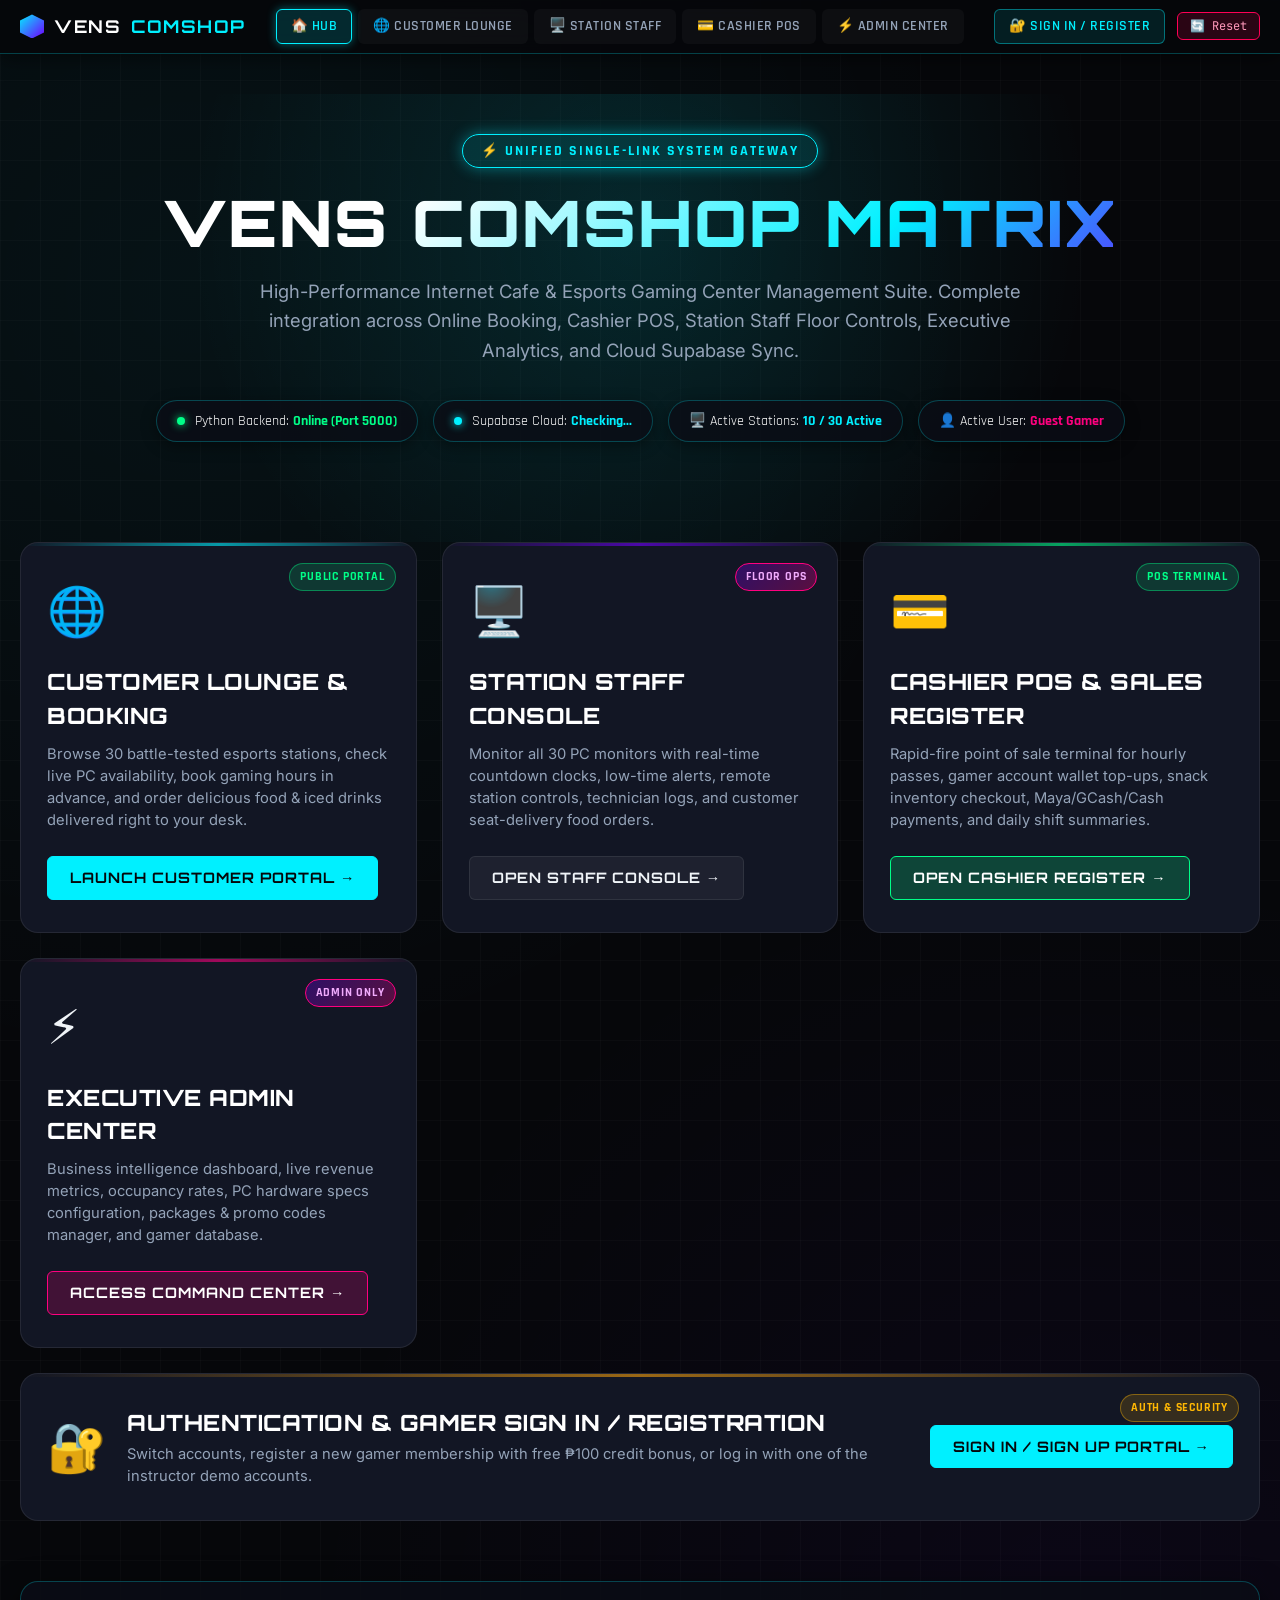
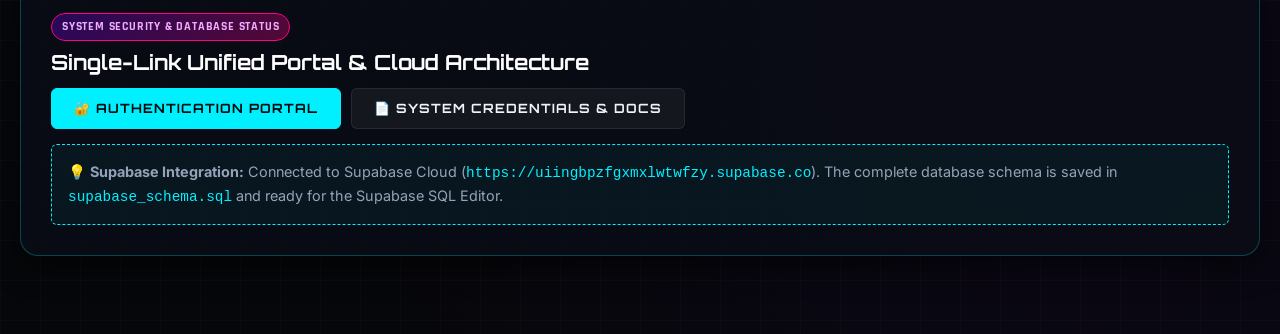
==== index.html @ 0d4ed7ae "feat: complete Vens ComShop system with unified single-link hub, Python backend, Supabase sync, role" ====
<!DOCTYPE html>
<html lang="en">
<head>
  <meta charset="UTF-8">
  <meta name="viewport" content="width=device-width, initial-scale=1.0">
  <title>Vens ComShop — Unified Cyber Gaming Hub</title>
  
  <link rel="stylesheet" href="css/cyber-core.css">
  
  <style>
    .hub-container {
      max-width: 1360px;
      margin: 0 auto;
      padding: 40px 20px 80px;
    }

    .hub-hero {
      text-align: center;
      padding: 40px 20px 50px;
      background: radial-gradient(circle at 50% 30%, rgba(0, 240, 255, 0.12) 0%, transparent 65%);
      position: relative;
    }

    .hub-badge {
      display: inline-block;
      font-family: var(--font-sub);
      font-size: 0.85rem;
      font-weight: 700;
      color: var(--cyan);
      letter-spacing: 2px;
      text-transform: uppercase;
      padding: 6px 18px;
      background: rgba(0, 240, 255, 0.1);
      border: 1px solid var(--cyan);
      border-radius: 20px;
      margin-bottom: 20px;
      box-shadow: 0 0 15px var(--cyan-glow);
    }

    .hub-title {
      font-family: var(--font-display);
      font-size: clamp(2.4rem, 5vw, 4.2rem);
      font-weight: 900;
      letter-spacing: 2px;
      text-transform: uppercase;
      line-height: 1.1;
      margin-bottom: 18px;
      background: linear-gradient(135deg, #fff 30%, var(--cyan) 70%, var(--purple) 100%);
      -webkit-background-clip: text;
      -webkit-text-fill-color: transparent;
    }

    .hub-subtitle {
      max-width: 800px;
      margin: 0 auto 35px;
      color: var(--text-secondary);
      font-size: 1.15rem;
      line-height: 1.6;
    }

    /* Live HUD Bar */
    .hud-bar {
      display: flex;
      justify-content: center;
      gap: 15px;
      flex-wrap: wrap;
      margin-bottom: 50px;
    }

    .hud-pill {
      background: rgba(10, 13, 22, 0.8);
      border: 1px solid var(--border-cyber);
      border-radius: 30px;
      padding: 10px 20px;
      display: flex;
      align-items: center;
      gap: 10px;
      font-family: var(--font-sub);
      font-size: 0.85rem;
      color: #fff;
      box-shadow: 0 4px 15px rgba(0,0,0,0.4);
    }

    /* Portal Grid */
    .portals-grid {
      display: grid;
      grid-template-columns: repeat(auto-fit, minmax(300px, 1fr));
      gap: 25px;
      margin-bottom: 60px;
    }

    .portal-card {
      background: var(--bg-card);
      border: 1px solid var(--border-subtle);
      border-radius: var(--radius-lg);
      padding: 32px 26px;
      display: flex;
      flex-direction: column;
      position: relative;
      overflow: hidden;
      transition: var(--transition-normal);
      text-decoration: none;
      color: inherit;
    }

    .portal-card::before {
      content: '';
      position: absolute;
      top: 0;
      left: 0;
      right: 0;
      height: 3px;
      background: linear-gradient(90deg, transparent, var(--card-accent, var(--cyan)), transparent);
      opacity: 0.6;
      transition: var(--transition-normal);
    }

    .portal-card:hover {
      transform: translateY(-6px);
      border-color: var(--card-accent, var(--cyan));
      box-shadow: 0 15px 40px rgba(0,0,0,0.6), 0 0 20px rgba(0, 240, 255, 0.2);
    }

    .portal-card:hover::before {
      opacity: 1;
      height: 4px;
    }

    .portal-icon {
      font-size: 3rem;
      margin-bottom: 18px;
      display: inline-block;
    }

    .portal-title {
      font-family: var(--font-display);
      font-size: 1.4rem;
      font-weight: 800;
      color: #fff;
      margin-bottom: 10px;
      letter-spacing: 0.5px;
    }

    .portal-desc {
      color: var(--text-secondary);
      font-size: 0.92rem;
      line-height: 1.5;
      margin-bottom: 25px;
      flex: 1;
    }

    .portal-badge {
      position: absolute;
      top: 20px;
      right: 20px;
    }

    .instructor-guide-box {
      background: rgba(10, 13, 22, 0.9);
      border: 1px solid var(--border-cyber);
      border-radius: var(--radius-lg);
      padding: 30px;
      box-shadow: 0 10px 30px rgba(0,0,0,0.6);
    }
  </style>
</head>
<body>

  <div class="hub-container">
    
    <!-- Hero Banner -->
    <header class="hub-hero">
      <div class="hub-badge">⚡ UNIFIED SINGLE-LINK SYSTEM GATEWAY</div>
      <h1 class="hub-title">VENS COMSHOP MATRIX</h1>
      <p class="hub-subtitle">
        High-Performance Internet Cafe & Esports Gaming Center Management Suite. Complete integration across Online Booking, Cashier POS, Station Staff Floor Controls, Executive Analytics, and Cloud Supabase Sync.
      </p>

      <!-- Live Heartbeat HUD -->
      <div class="hud-bar">
        <div class="hud-pill">
          <span class="status-dot dot-active"></span>
          <span>Python Backend: <strong class="text-green" id="hud-backend-status">Online (Port 5000)</strong></span>
        </div>
        <div class="hud-pill">
          <span class="status-dot dot-inuse"></span>
          <span>Supabase Cloud: <strong class="text-cyan" id="hud-supabase-status">Checking...</strong></span>
        </div>
        <div class="hud-pill">
          <span>🖥️ Active Stations: <strong class="text-cyan" id="hud-active-stations">Loading...</strong></span>
        </div>
        <div class="hud-pill">
          <span>👤 Active User: <strong class="text-magenta" id="hud-active-user">Guest Gamer</strong></span>
        </div>
      </div>
    </header>

    <!-- 4 Core Portals + Auth Gateway -->
    <section class="portals-grid">
      
      <!-- 1. Customer Website -->
      <a href="customer.html" class="portal-card" style="--card-accent: var(--cyan);">
        <span class="cyber-badge badge-active portal-badge">PUBLIC PORTAL</span>
        <div class="portal-icon">🌐</div>
        <h2 class="portal-title">CUSTOMER LOUNGE & BOOKING</h2>
        <p class="portal-desc">
          Browse 30 battle-tested esports stations, check live PC availability, book gaming hours in advance, and order delicious food & iced drinks delivered right to your desk.
        </p>
        <span class="btn-cyber btn-cyber-primary" style="align-self: flex-start;">
          LAUNCH CUSTOMER PORTAL →
        </span>
      </a>

      <!-- 2. Station & Floor Staff -->
      <a href="StationStaffInterface.html" class="portal-card" style="--card-accent: var(--purple);">
        <span class="cyber-badge badge-vip portal-badge">FLOOR OPS</span>
        <div class="portal-icon">🖥️</div>
        <h2 class="portal-title">STATION STAFF CONSOLE</h2>
        <p class="portal-desc">
          Monitor all 30 PC monitors with real-time countdown clocks, low-time alerts, remote station controls, technician logs, and customer seat-delivery food orders.
        </p>
        <span class="btn-cyber btn-cyber-secondary" style="align-self: flex-start;">
          OPEN STAFF CONSOLE →
        </span>
      </a>

      <!-- 3. Cashier POS -->
      <a href="Cashier.html" class="portal-card" style="--card-accent: var(--green);">
        <span class="cyber-badge badge-available portal-badge">POS TERMINAL</span>
        <div class="portal-icon">💳</div>
        <h2 class="portal-title">CASHIER POS & SALES REGISTER</h2>
        <p class="portal-desc">
          Rapid-fire point of sale terminal for hourly passes, gamer account wallet top-ups, snack inventory checkout, Maya/GCash/Cash payments, and daily shift summaries.
        </p>
        <span class="btn-cyber btn-cyber-green" style="align-self: flex-start;">
          OPEN CASHIER REGISTER →
        </span>
      </a>

      <!-- 4. Executive Admin Center -->
      <a href="admin.html" class="portal-card" style="--card-accent: var(--magenta);">
        <span class="cyber-badge badge-vip portal-badge">ADMIN ONLY</span>
        <div class="portal-icon">⚡</div>
        <h2 class="portal-title">EXECUTIVE ADMIN CENTER</h2>
        <p class="portal-desc">
          Business intelligence dashboard, live revenue metrics, occupancy rates, PC hardware specs configuration, packages & promo codes manager, and gamer database.
        </p>
        <span class="btn-cyber btn-cyber-magenta" style="align-self: flex-start;">
          ACCESS COMMAND CENTER →
        </span>
      </a>

      <!-- 5. Authentication Portal -->
      <a href="login.html" class="portal-card" style="--card-accent: #f59e0b; grid-column: 1 / -1;">
        <span class="cyber-badge badge-warning portal-badge">AUTH & SECURITY</span>
        <div style="display: flex; gap: 20px; align-items: center; flex-wrap: wrap;">
          <div class="portal-icon" style="margin-bottom: 0;">🔐</div>
          <div style="flex: 1;">
            <h2 class="portal-title" style="margin-bottom: 4px;">AUTHENTICATION & GAMER SIGN IN / REGISTRATION</h2>
            <p class="portal-desc" style="margin-bottom: 0;">
              Switch accounts, register a new gamer membership with free ₱100 credit bonus, or log in with one of the instructor demo accounts.
            </p>
          </div>
          <span class="btn-cyber btn-cyber-primary">
            SIGN IN / SIGN UP PORTAL →
          </span>
        </div>
      </a>

    </section>

    <!-- System Information & Cloud Sync Status -->
    <section class="instructor-guide-box">
      <div style="display: flex; justify-content: space-between; align-items: center; margin-bottom: 15px; flex-wrap: wrap; gap: 10px;">
        <div>
          <span class="cyber-badge badge-vip">SYSTEM SECURITY & DATABASE STATUS</span>
          <h3 class="font-display" style="font-size: 1.3rem; color: #fff; margin-top: 6px;">
            Single-Link Unified Portal & Cloud Architecture
          </h3>
        </div>
        <div style="display: flex; gap: 10px;">
          <a href="login.html" class="btn-cyber btn-cyber-primary" style="font-size: 0.8rem;">
            🔐 AUTHENTICATION PORTAL
          </a>
          <a href="credentials.txt" target="_blank" class="btn-cyber btn-cyber-secondary" style="font-size: 0.8rem;">
            📄 SYSTEM CREDENTIALS & DOCS
          </a>
        </div>
      </div>

      <div style="background: rgba(0, 240, 255, 0.05); border: 1px dashed var(--cyan); border-radius: var(--radius-sm); padding: 16px; font-size: 0.9rem; color: var(--text-secondary);">
        💡 <strong>Supabase Integration:</strong> Connected to Supabase Cloud (<code style="color:var(--cyan)">https://uiingbpzfgxmxlwtwfzy.supabase.co</code>). The complete database schema is saved in <code style="color:var(--cyan)">supabase_schema.sql</code> and ready for the Supabase SQL Editor.
      </div>
    </section>

  </div>

  <!-- Core JavaScript -->
  <script src="js/comshop-data.js"></script>
  <script src="js/comshop-ui.js"></script>

  <script>
    document.addEventListener('DOMContentLoaded', async () => {
      // Check current user
      const currentUser = window.VensStore ? window.VensStore.getCurrentUser() : null;
      if (currentUser) {
        document.getElementById('hud-active-user').innerText = `${currentUser.name} (${currentUser.role || currentUser.rank || 'Gamer'})`;
      }

      // Check stations stats
      if (window.VensStore) {
        const stations = window.VensStore.getStations();
        const activeCount = stations.filter(s => s.status === 'active').length;
        document.getElementById('hud-active-stations').innerText = `${activeCount} / ${stations.length} Active`;
      }

      // Ping Backend Health & Supabase
      try {
        const res = await fetch('/api/health');
        if (res.ok) {
          const data = await res.json();
          document.getElementById('hud-backend-status').innerText = `Online (Port ${data.port || 5000})`;
          if (data.supabase && data.supabase.connected) {
            document.getElementById('hud-supabase-status').innerText = `Connected (${data.supabase.status})`;
            document.getElementById('hud-supabase-status').className = 'text-green';
          } else {
            document.getElementById('hud-supabase-status').innerText = data.supabase ? data.supabase.status : 'Local Storage Mode';
          }
          if (data.stats) {
            document.getElementById('hud-active-stations').innerText = `${data.stats.activeSessions} / ${data.stats.stations} Active`;
          }
        }
      } catch (err) {
        document.getElementById('hud-backend-status').innerText = 'Local Offline Mode';
        document.getElementById('hud-supabase-status').innerText = 'Local Browser Storage';
      }
    });
  </script>
</body>
</html>
---- css/cyber-core.css ----
/* ==========================================================================
   VENS COMSHOP — Modern Cyber Design System
   Color Palette: Charcoal, Neon Cyan, Electric Blue, Violet, Accent Magenta
   ========================================================================== */

@import url('https://fonts.googleapis.com/css2?family=Inter:wght@300;400;500;600;700;800&family=Orbitron:wght@500;700;900&family=Rajdhani:wght@500;600;700&family=JetBrains+Mono:wght@400;600&display=swap');

:root {
  /* Dark Cyber Color System */
  --bg-deep: #06070a;
  --bg-main: #0b0d14;
  --bg-card: #121624;
  --bg-card-hover: #181e32;
  --bg-glass: rgba(18, 22, 36, 0.75);
  --bg-glass-strong: rgba(11, 13, 20, 0.90);
  
  /* Cyber Neons */
  --cyan: #00f0ff;
  --cyan-glow: rgba(0, 240, 255, 0.4);
  --blue: #3a86ff;
  --blue-glow: rgba(58, 134, 255, 0.4);
  --purple: #7000ff;
  --purple-glow: rgba(112, 0, 255, 0.4);
  --magenta: #ff007f;
  --magenta-glow: rgba(255, 0, 127, 0.4);
  --green: #00ff88;
  --green-glow: rgba(0, 255, 136, 0.4);
  --amber: #ffb703;
  --red: #ff0055;

  /* Text Colors */
  --text-primary: #f0f4f8;
  --text-secondary: #94a3b8;
  --text-muted: #64748b;
  --text-dim: #475569;

  /* Borders & Highlights */
  --border-subtle: rgba(255, 255, 255, 0.08);
  --border-cyber: rgba(0, 240, 255, 0.25);
  --border-glow: rgba(0, 240, 255, 0.6);

  /* Fonts */
  --font-display: 'Orbitron', 'Rajdhani', sans-serif;
  --font-sub: 'Rajdhani', sans-serif;
  --font-sans: 'Inter', system-ui, sans-serif;
  --font-mono: 'JetBrains Mono', monospace;

  /* Layout Constants */
  --radius-sm: 6px;
  --radius-md: 12px;
  --radius-lg: 18px;
  --transition-fast: 0.15s ease;
  --transition-normal: 0.25s cubic-bezier(0.16, 1, 0.3, 1);
}

/* Base Reset */
*, *::before, *::after {
  box-sizing: border-box;
  margin: 0;
  padding: 0;
}

html {
  scroll-behavior: smooth;
  color-scheme: dark;
}

body {
  background-color: var(--bg-deep);
  background-image: 
    radial-gradient(circle at 15% 15%, rgba(0, 240, 255, 0.05) 0%, transparent 40%),
    radial-gradient(circle at 85% 85%, rgba(112, 0, 255, 0.05) 0%, transparent 40%),
    linear-gradient(to right, rgba(255, 255, 255, 0.02) 1px, transparent 1px),
    linear-gradient(to bottom, rgba(255, 255, 255, 0.02) 1px, transparent 1px);
  background-size: 100% 100%, 100% 100%, 40px 40px, 40px 40px;
  color: var(--text-primary);
  font-family: var(--font-sans);
  line-height: 1.5;
  min-height: 100vh;
  overflow-x: hidden;
  padding-top: 54px; /* Space for sticky demo switcher topbar */
}

/* Custom Scrollbar */
::-webkit-scrollbar {
  width: 8px;
  height: 8px;
}
::-webkit-scrollbar-track {
  background: var(--bg-deep);
}
::-webkit-scrollbar-thumb {
  background: rgba(0, 240, 255, 0.2);
  border-radius: 4px;
}
::-webkit-scrollbar-thumb:hover {
  background: var(--cyan);
  box-shadow: 0 0 10px var(--cyan);
}

/* Typography Utilities */
.font-display { font-family: var(--font-display); }
.font-sub { font-family: var(--font-sub); }
.font-mono { font-family: var(--font-mono); }

.text-cyan { color: var(--cyan); }
.text-blue { color: var(--blue); }
.text-purple { color: var(--purple); }
.text-magenta { color: var(--magenta); }
.text-green { color: var(--green); }
.text-amber { color: var(--amber); }

.glow-cyan { text-shadow: 0 0 12px var(--cyan-glow); }
.glow-magenta { text-shadow: 0 0 12px var(--magenta-glow); }

/* Global Floating System Switcher Bar */
.cyber-switcher-bar {
  position: fixed;
  top: 0;
  left: 0;
  right: 0;
  height: 54px;
  background: rgba(6, 7, 10, 0.92);
  backdrop-filter: blur(12px);
  border-bottom: 1px solid var(--border-cyber);
  z-index: 9999;
  display: flex;
  align-items: center;
  justify-content: space-between;
  padding: 0 20px;
  box-shadow: 0 4px 20px rgba(0, 0, 0, 0.5);
}

.switcher-brand {
  display: flex;
  align-items: center;
  gap: 10px;
  font-family: var(--font-display);
  font-weight: 700;
  font-size: 1.1rem;
  letter-spacing: 1.5px;
  color: #fff;
  text-decoration: none;
}
.switcher-brand span {
  color: var(--cyan);
}
.switcher-brand .brand-logo-icon {
  width: 24px;
  height: 24px;
  background: linear-gradient(135deg, var(--cyan), var(--purple));
  clip-path: polygon(50% 0%, 100% 25%, 100% 75%, 50% 100%, 0% 75%, 0% 25%);
  display: inline-block;
}

.switcher-links {
  display: flex;
  align-items: center;
  gap: 6px;
}
.switcher-link {
  display: flex;
  align-items: center;
  gap: 8px;
  padding: 6px 14px;
  border-radius: var(--radius-sm);
  font-size: 0.85rem;
  font-family: var(--font-sub);
  font-weight: 600;
  text-transform: uppercase;
  letter-spacing: 0.5px;
  color: var(--text-secondary);
  text-decoration: none;
  background: rgba(255, 255, 255, 0.03);
  border: 1px solid transparent;
  transition: var(--transition-normal);
}
.switcher-link:hover {
  color: #fff;
  background: rgba(0, 240, 255, 0.1);
  border-color: rgba(0, 240, 255, 0.3);
}
.switcher-link.active {
  color: var(--cyan);
  background: rgba(0, 240, 255, 0.15);
  border-color: var(--cyan);
  box-shadow: 0 0 10px var(--cyan-glow);
}

.switcher-tools {
  display: flex;
  align-items: center;
  gap: 12px;
}
.btn-reset-demo {
  background: rgba(255, 0, 85, 0.15);
  border: 1px solid var(--red);
  color: #ff99bb;
  padding: 5px 12px;
  border-radius: var(--radius-sm);
  font-size: 0.75rem;
  font-family: var(--font-mono);
  cursor: pointer;
  transition: var(--transition-fast);
}
.btn-reset-demo:hover {
  background: var(--red);
  color: #fff;
  box-shadow: 0 0 12px rgba(255, 0, 85, 0.5);
}

/* Cyber Cards & Containers */
.cyber-card {
  background: var(--bg-card);
  border: 1px solid var(--border-subtle);
  border-radius: var(--radius-md);
  padding: 24px;
  position: relative;
  overflow: hidden;
  transition: var(--transition-normal);
}
.cyber-card::before {
  content: '';
  position: absolute;
  top: 0;
  left: 0;
  width: 100%;
  height: 2px;
  background: linear-gradient(90deg, transparent, var(--cyan), transparent);
  opacity: 0.3;
  transition: var(--transition-normal);
}
.cyber-card:hover {
  border-color: var(--border-cyber);
  transform: translateY(-3px);
  box-shadow: 0 10px 30px rgba(0, 0, 0, 0.4), 0 0 15px rgba(0, 240, 255, 0.1);
}
.cyber-card:hover::before {
  opacity: 1;
}

/* Cyber Glass Panel */
.cyber-glass {
  background: var(--bg-glass);
  backdrop-filter: blur(16px);
  border: 1px solid var(--border-cyber);
  border-radius: var(--radius-md);
}

/* Badges */
.cyber-badge {
  display: inline-flex;
  align-items: center;
  gap: 6px;
  padding: 4px 10px;
  border-radius: 20px;
  font-size: 0.75rem;
  font-weight: 700;
  font-family: var(--font-sub);
  text-transform: uppercase;
  letter-spacing: 0.8px;
}
.badge-active, .badge-online, .badge-available {
  background: rgba(0, 255, 136, 0.15);
  color: var(--green);
  border: 1px solid rgba(0, 255, 136, 0.4);
}
.badge-reserved, .badge-warning {
  background: rgba(255, 183, 3, 0.15);
  color: var(--amber);
  border: 1px solid rgba(255, 183, 3, 0.4);
}
.badge-occupied, .badge-inuse {
  background: rgba(0, 240, 255, 0.15);
  color: var(--cyan);
  border: 1px solid var(--cyan);
  box-shadow: 0 0 8px var(--cyan-glow);
}
.badge-maintenance, .badge-offline {
  background: rgba(255, 0, 85, 0.15);
  color: var(--red);
  border: 1px solid rgba(255, 0, 85, 0.4);
}
.badge-vip {
  background: linear-gradient(135deg, rgba(112, 0, 255, 0.3), rgba(255, 0, 127, 0.3));
  color: #f0abfc;
  border: 1px solid var(--magenta);
}

/* Status Indicator Dot */
.status-dot {
  width: 8px;
  height: 8px;
  border-radius: 50%;
  display: inline-block;
}
.status-dot.dot-active {
  background: var(--green);
  box-shadow: 0 0 8px var(--green);
  animation: pulse-green 2s infinite;
}
.status-dot.dot-reserved {
  background: var(--amber);
  box-shadow: 0 0 8px var(--amber);
}
.status-dot.dot-inuse {
  background: var(--cyan);
  box-shadow: 0 0 8px var(--cyan);
  animation: pulse-cyan 2s infinite;
}
.status-dot.dot-offline {
  background: var(--red);
}

@keyframes pulse-green {
  0% { transform: scale(0.95); box-shadow: 0 0 0 0 rgba(0, 255, 136, 0.7); }
  70% { transform: scale(1.05); box-shadow: 0 0 0 8px rgba(0, 255, 136, 0); }
  100% { transform: scale(0.95); box-shadow: 0 0 0 0 rgba(0, 255, 136, 0); }
}

@keyframes pulse-cyan {
  0% { transform: scale(0.95); box-shadow: 0 0 0 0 rgba(0, 240, 255, 0.7); }
  70% { transform: scale(1.05); box-shadow: 0 0 0 8px rgba(0, 240, 255, 0); }
  100% { transform: scale(0.95); box-shadow: 0 0 0 0 rgba(0, 240, 255, 0); }
}

/* Buttons */
.btn-cyber {
  position: relative;
  display: inline-flex;
  align-items: center;
  justify-content: center;
  gap: 8px;
  padding: 10px 22px;
  background: linear-gradient(135deg, rgba(0, 240, 255, 0.2), rgba(112, 0, 255, 0.2));
  border: 1px solid var(--cyan);
  color: #fff;
  font-family: var(--font-display);
  font-weight: 700;
  font-size: 0.9rem;
  letter-spacing: 1px;
  text-transform: uppercase;
  border-radius: var(--radius-sm);
  cursor: pointer;
  overflow: hidden;
  transition: var(--transition-normal);
  text-decoration: none;
}
.btn-cyber::before {
  content: '';
  position: absolute;
  top: 0;
  left: -100%;
  width: 100%;
  height: 100%;
  background: linear-gradient(90deg, transparent, rgba(255, 255, 255, 0.3), transparent);
  transition: 0.5s;
}
.btn-cyber:hover {
  background: linear-gradient(135deg, var(--cyan), var(--blue));
  color: #000;
  box-shadow: 0 0 20px var(--cyan-glow);
}
.btn-cyber:hover::before {
  left: 100%;
}

.btn-cyber-primary {
  background: var(--cyan);
  color: #05070a;
  border: 1px solid var(--cyan);
}
.btn-cyber-primary:hover {
  background: #fff;
  color: #000;
  box-shadow: 0 0 25px rgba(255, 255, 255, 0.6);
}

.btn-cyber-secondary {
  background: rgba(255, 255, 255, 0.05);
  border: 1px solid var(--border-subtle);
  color: var(--text-primary);
}
.btn-cyber-secondary:hover {
  background: rgba(255, 255, 255, 0.12);
  border-color: rgba(255, 255, 255, 0.3);
  color: #fff;
}

.btn-cyber-magenta {
  background: rgba(255, 0, 127, 0.2);
  border: 1px solid var(--magenta);
  color: #fff;
}
.btn-cyber-magenta:hover {
  background: var(--magenta);
  color: #fff;
  box-shadow: 0 0 20px var(--magenta-glow);
}

.btn-cyber-green {
  background: rgba(0, 255, 136, 0.2);
  border: 1px solid var(--green);
  color: #fff;
}
.btn-cyber-green:hover {
  background: var(--green);
  color: #000;
  box-shadow: 0 0 20px var(--green-glow);
}

/* Form Controls */
.cyber-input-group {
  display: flex;
  flex-direction: column;
  gap: 6px;
  margin-bottom: 16px;
}
.cyber-input-group label {
  font-family: var(--font-sub);
  font-size: 0.85rem;
  font-weight: 600;
  text-transform: uppercase;
  letter-spacing: 0.5px;
  color: var(--text-secondary);
}
.cyber-input, .cyber-select, .cyber-textarea {
  background: rgba(10, 13, 22, 0.8);
  border: 1px solid var(--border-subtle);
  border-radius: var(--radius-sm);
  padding: 10px 14px;
  color: #fff;
  font-family: var(--font-sans);
  font-size: 0.95rem;
  outline: none;
  transition: var(--transition-fast);
}
.cyber-input:focus, .cyber-select:focus, .cyber-textarea:focus {
  border-color: var(--cyan);
  box-shadow: 0 0 10px var(--cyan-glow);
  background: rgba(15, 20, 34, 0.95);
}

/* Modal Overlay & Cyber Modal Box */
.cyber-modal-overlay {
  position: fixed;
  top: 0;
  left: 0;
  right: 0;
  bottom: 0;
  background: rgba(4, 5, 8, 0.85);
  backdrop-filter: blur(10px);
  z-index: 10000;
  display: flex;
  align-items: center;
  justify-content: center;
  padding: 20px;
  opacity: 0;
  visibility: hidden;
  transition: var(--transition-normal);
}
.cyber-modal-overlay.active {
  opacity: 1;
  visibility: visible;
}
.cyber-modal-box {
  background: var(--bg-card);
  border: 1px solid var(--border-cyber);
  border-radius: var(--radius-lg);
  width: 100%;
  max-width: 580px;
  max-height: 90vh;
  overflow-y: auto;
  box-shadow: 0 20px 50px rgba(0,0,0,0.8), 0 0 30px var(--cyan-glow);
  transform: scale(0.92);
  transition: var(--transition-normal);
  position: relative;
}
.cyber-modal-overlay.active .cyber-modal-box {
  transform: scale(1);
}
.cyber-modal-header {
  padding: 18px 24px;
  border-bottom: 1px solid var(--border-subtle);
  display: flex;
  align-items: center;
  justify-content: space-between;
  background: rgba(0, 240, 255, 0.03);
}
.cyber-modal-title {
  font-family: var(--font-display);
  font-size: 1.25rem;
  font-weight: 700;
  color: #fff;
  letter-spacing: 1px;
}
.cyber-modal-close {
  background: transparent;
  border: none;
  color: var(--text-muted);
  font-size: 1.5rem;
  cursor: pointer;
  transition: var(--transition-fast);
}
.cyber-modal-close:hover {
  color: var(--cyan);
}
.cyber-modal-body {
  padding: 24px;
}
.cyber-modal-footer {
  padding: 16px 24px;
  border-top: 1px solid var(--border-subtle);
  display: flex;
  align-items: center;
  justify-content: flex-end;
  gap: 12px;
  background: rgba(0,0,0,0.2);
}

/* Toast System */
#cyber-toast-container {
  position: fixed;
  bottom: 24px;
  right: 24px;
  z-index: 10050;
  display: flex;
  flex-direction: column;
  gap: 10px;
  pointer-events: none;
}
.cyber-toast {
  pointer-events: auto;
  min-width: 280px;
  padding: 14px 18px;
  background: var(--bg-glass-strong);
  backdrop-filter: blur(12px);
  border: 1px solid var(--cyan);
  border-left: 4px solid var(--cyan);
  border-radius: var(--radius-sm);
  color: #fff;
  font-size: 0.9rem;
  box-shadow: 0 10px 25px rgba(0,0,0,0.5), 0 0 15px var(--cyan-glow);
  display: flex;
  align-items: center;
  gap: 12px;
  animation: toast-slide-in 0.3s cubic-bezier(0.16, 1, 0.3, 1);
}
.cyber-toast.toast-success {
  border-color: var(--green);
  border-left-color: var(--green);
  box-shadow: 0 10px 25px rgba(0,0,0,0.5), 0 0 15px var(--green-glow);
}
.cyber-toast.toast-error {
  border-color: var(--red);
  border-left-color: var(--red);
  box-shadow: 0 10px 25px rgba(0,0,0,0.5), 0 0 15px rgba(255,0,85,0.4);
}

@keyframes toast-slide-in {
  from { transform: translateX(100%); opacity: 0; }
  to { transform: translateX(0); opacity: 1; }
}

/* Data Table Cyber Styling */
.cyber-table-container {
  width: 100%;
  overflow-x: auto;
  border-radius: var(--radius-md);
  border: 1px solid var(--border-subtle);
  background: var(--bg-card);
}
.cyber-table {
  width: 100%;
  border-collapse: collapse;
  text-align: left;
  font-size: 0.9rem;
}
.cyber-table th {
  background: rgba(0, 240, 255, 0.05);
  color: var(--text-secondary);
  font-family: var(--font-sub);
  font-weight: 700;
  text-transform: uppercase;
  letter-spacing: 0.8px;
  padding: 14px 18px;
  border-bottom: 1px solid var(--border-subtle);
}
.cyber-table td {
  padding: 14px 18px;
  border-bottom: 1px solid rgba(255, 255, 255, 0.04);
  color: var(--text-primary);
}
.cyber-table tbody tr {
  transition: var(--transition-fast);
}
.cyber-table tbody tr:hover {
  background: rgba(0, 240, 255, 0.04);
}

/* Utility Animations & Scanlines */
.scanlines {
  position: relative;
}
.scanlines::after {
  content: " ";
  display: block;
  position: absolute;
  top: 0; left: 0; bottom: 0; right: 0;
  background: linear-gradient(rgba(18, 16, 16, 0) 50%, rgba(0, 0, 0, 0.25) 50%);
  background-size: 100% 4px;
  z-index: 2;
  pointer-events: none;
  opacity: 0.4;
}

/* Responsive Tweaks */
@media (max-width: 768px) {
  .switcher-brand span { display: none; }
  .switcher-link { padding: 4px 8px; font-size: 0.75rem; }
  body { padding-top: 50px; }
}
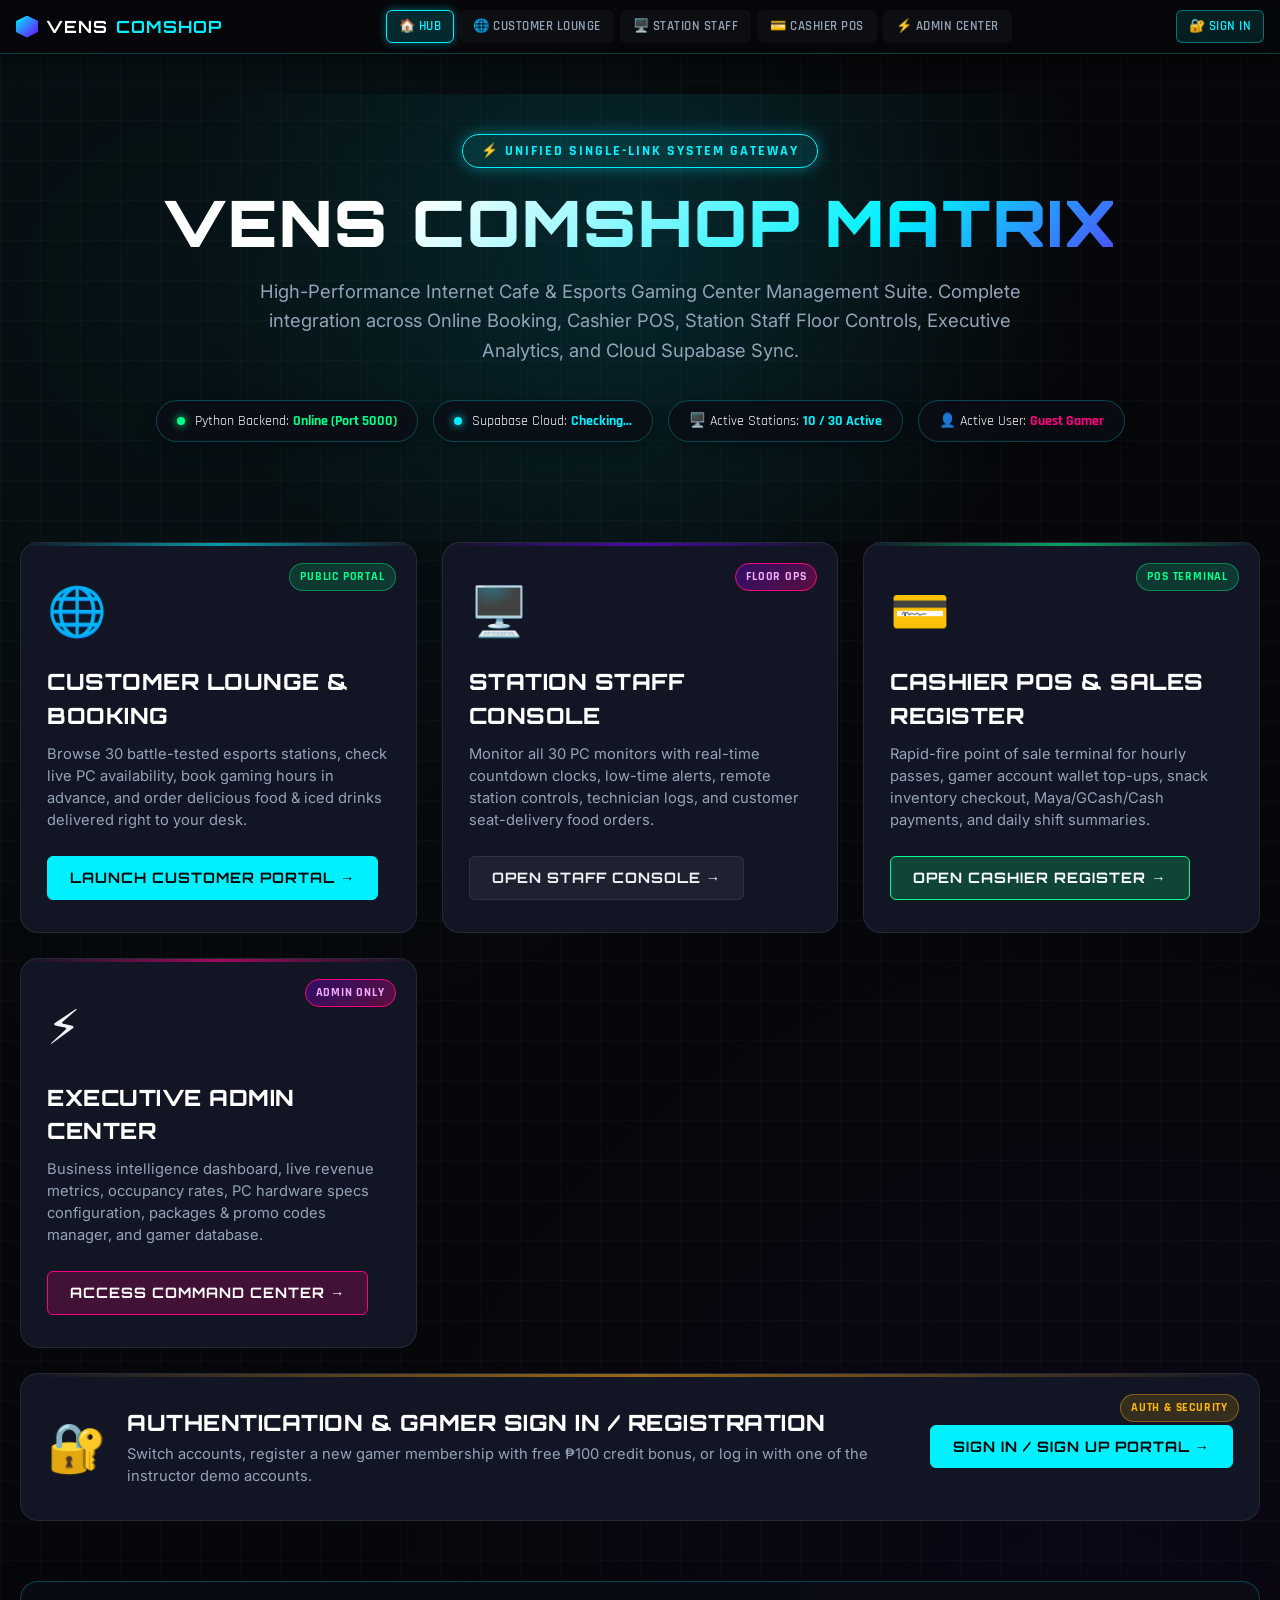
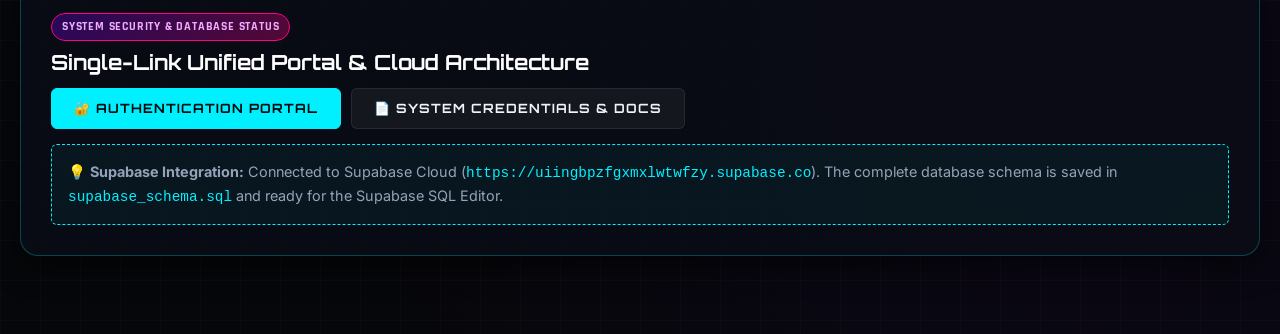
==== commit 0ce63137: "feat: complete mobile-first responsive redesign, touch navigation drawer, swipeable rail, and fluid " ====
--- a/index.html
+++ b/index.html
@@ -161,6 +161,28 @@
       border-radius: var(--radius-lg);
       padding: 30px;
       box-shadow: 0 10px 30px rgba(0,0,0,0.6);
+    }
+
+    @media (max-width: 600px) {
+      .hub-hero {
+        padding: 25px 10px 25px;
+      }
+      .hub-title {
+        font-size: 1.85rem !important;
+      }
+      .portals-grid {
+        grid-template-columns: 1fr;
+        gap: 15px;
+      }
+      .portal-card {
+        padding: 22px 18px;
+      }
+      .portal-title {
+        font-size: 1.2rem;
+      }
+      .instructor-guide-box {
+        padding: 18px 14px;
+      }
     }
   </style>
 </head>
--- a/css/cyber-core.css
+++ b/css/cyber-core.css
@@ -120,40 +120,41 @@
   left: 0;
   right: 0;
   height: 54px;
-  background: rgba(6, 7, 10, 0.92);
-  backdrop-filter: blur(12px);
+  background: rgba(6, 7, 10, 0.94);
+  backdrop-filter: blur(14px);
   border-bottom: 1px solid var(--border-cyber);
   z-index: 9999;
   display: flex;
   align-items: center;
   justify-content: space-between;
-  padding: 0 20px;
+  padding: 0 16px;
   box-shadow: 0 4px 20px rgba(0, 0, 0, 0.5);
 }
 
 .switcher-brand {
   display: flex;
   align-items: center;
-  gap: 10px;
+  gap: 8px;
   font-family: var(--font-display);
   font-weight: 700;
-  font-size: 1.1rem;
-  letter-spacing: 1.5px;
+  font-size: 1.05rem;
+  letter-spacing: 1px;
   color: #fff;
   text-decoration: none;
+  flex-shrink: 0;
 }
 .switcher-brand span {
   color: var(--cyan);
 }
 .switcher-brand .brand-logo-icon {
-  width: 24px;
-  height: 24px;
+  width: 22px;
+  height: 22px;
   background: linear-gradient(135deg, var(--cyan), var(--purple));
   clip-path: polygon(50% 0%, 100% 25%, 100% 75%, 50% 100%, 0% 75%, 0% 25%);
   display: inline-block;
 }
 
-.switcher-links {
+.switcher-links-desktop {
   display: flex;
   align-items: center;
   gap: 6px;
@@ -161,10 +162,10 @@
 .switcher-link {
   display: flex;
   align-items: center;
-  gap: 8px;
-  padding: 6px 14px;
+  gap: 6px;
+  padding: 6px 12px;
   border-radius: var(--radius-sm);
-  font-size: 0.85rem;
+  font-size: 0.82rem;
   font-family: var(--font-sub);
   font-weight: 600;
   text-transform: uppercase;
@@ -174,6 +175,7 @@
   background: rgba(255, 255, 255, 0.03);
   border: 1px solid transparent;
   transition: var(--transition-normal);
+  white-space: nowrap;
 }
 .switcher-link:hover {
   color: #fff;
@@ -190,18 +192,105 @@
 .switcher-tools {
   display: flex;
   align-items: center;
+  gap: 8px;
+  flex-shrink: 0;
+}
+
+/* Mobile Quick Swipe Strip under top bar */
+.switcher-mobile-strip {
+  display: none;
+  position: fixed;
+  top: 54px;
+  left: 0;
+  right: 0;
+  height: 42px;
+  background: rgba(8, 10, 16, 0.96);
+  backdrop-filter: blur(10px);
+  border-bottom: 1px solid var(--border-subtle);
+  overflow-x: auto;
+  white-space: nowrap;
+  padding: 0 12px;
+  align-items: center;
+  gap: 8px;
+  z-index: 9997;
+  -webkit-overflow-scrolling: touch;
+  scrollbar-width: none;
+}
+.switcher-mobile-strip::-webkit-scrollbar {
+  display: none;
+}
+.switcher-mobile-strip .switcher-link {
+  padding: 5px 10px;
+  font-size: 0.78rem;
+  flex-shrink: 0;
+}
+
+/* Mobile Hamburger Button */
+.switcher-hamburger-btn {
+  display: none;
+  background: rgba(255, 255, 255, 0.05);
+  border: 1px solid var(--border-subtle);
+  color: #fff;
+  border-radius: var(--radius-sm);
+  padding: 6px 10px;
+  font-size: 1.1rem;
+  cursor: pointer;
+  align-items: center;
+  justify-content: center;
+  line-height: 1;
+}
+
+/* Mobile Dropdown Drawer */
+.switcher-mobile-drawer {
+  position: fixed;
+  top: 54px;
+  left: 0;
+  right: 0;
+  background: rgba(6, 8, 14, 0.98);
+  backdrop-filter: blur(20px);
+  border-bottom: 2px solid var(--cyan);
+  padding: 18px 16px;
+  display: none;
+  flex-direction: column;
+  gap: 10px;
+  z-index: 9998;
+  box-shadow: 0 20px 40px rgba(0,0,0,0.8);
+}
+.switcher-mobile-drawer.active {
+  display: flex;
+}
+.switcher-mobile-nav-link {
+  display: flex;
+  align-items: center;
   gap: 12px;
-}
+  padding: 12px 14px;
+  border-radius: var(--radius-sm);
+  font-family: var(--font-sub);
+  font-weight: 700;
+  font-size: 0.95rem;
+  color: var(--text-primary);
+  text-decoration: none;
+  background: rgba(255,255,255,0.02);
+  border: 1px solid var(--border-subtle);
+}
+.switcher-mobile-nav-link.active {
+  border-color: var(--cyan);
+  background: rgba(0, 240, 255, 0.12);
+  color: var(--cyan);
+  box-shadow: 0 0 10px var(--cyan-glow);
+}
+
 .btn-reset-demo {
   background: rgba(255, 0, 85, 0.15);
   border: 1px solid var(--red);
   color: #ff99bb;
-  padding: 5px 12px;
+  padding: 5px 10px;
   border-radius: var(--radius-sm);
-  font-size: 0.75rem;
+  font-size: 0.72rem;
   font-family: var(--font-mono);
   cursor: pointer;
   transition: var(--transition-fast);
+  white-space: nowrap;
 }
 .btn-reset-demo:hover {
   background: var(--red);
@@ -614,9 +703,165 @@
   opacity: 0.4;
 }
 
-/* Responsive Tweaks */
+/* Responsive System for All Devices (Phones, Tablets, Desktops) */
+@media (max-width: 991px) {
+  .switcher-links-desktop { display: none !important; }
+  .switcher-hamburger-btn { display: flex !important; }
+  .switcher-mobile-strip { display: flex !important; }
+  body { padding-top: 104px !important; } /* 54px header + 42px mobile strip + 8px space */
+
+  .pos-layout {
+    grid-template-columns: 1fr !important;
+  }
+}
+
 @media (max-width: 768px) {
-  .switcher-brand span { display: none; }
-  .switcher-link { padding: 4px 8px; font-size: 0.75rem; }
-  body { padding-top: 50px; }
-}
+  /* Container paddings */
+  .hub-container, .admin-container, .cashier-container, .staff-container, .section-container {
+    padding-left: 12px !important;
+    padding-right: 12px !important;
+    padding-top: 15px !important;
+    padding-bottom: 50px !important;
+  }
+
+  /* Typography */
+  .hero-title, .hub-title {
+    font-size: 1.85rem !important;
+    line-height: 1.15 !important;
+  }
+  .hero-subtitle, .hub-subtitle {
+    font-size: 0.95rem !important;
+    margin-bottom: 25px !important;
+  }
+
+  /* Grids & Cards */
+  .portals-grid, .station-grid, .packages-grid, .products-grid, .catalog-grid, .pc-monitor-grid {
+    grid-template-columns: 1fr !important;
+    gap: 14px !important;
+  }
+
+  /* Admin KPI Cards */
+  .kpi-grid {
+    grid-template-columns: repeat(2, 1fr) !important;
+    gap: 10px !important;
+  }
+  .kpi-card {
+    padding: 14px 12px !important;
+  }
+  .kpi-val {
+    font-size: 1.4rem !important;
+  }
+
+  /* Hero Stats */
+  .hero-stats {
+    flex-direction: column !important;
+    gap: 10px !important;
+    margin-top: 25px !important;
+  }
+  .hero-stat-card {
+    flex: 1 1 100% !important;
+    padding: 12px !important;
+  }
+
+  /* Horizontal swipe for tabs */
+  .admin-nav-tabs, .filter-tabs, #pos-cat-filter, #zone-filter-tabs, #product-category-tabs, #staff-zone-filter {
+    overflow-x: auto !important;
+    flex-wrap: nowrap !important;
+    white-space: nowrap !important;
+    -webkit-overflow-scrolling: touch;
+    padding-bottom: 8px !important;
+    gap: 6px !important;
+    scrollbar-width: none;
+  }
+  .admin-nav-tabs::-webkit-scrollbar,
+  .filter-tabs::-webkit-scrollbar,
+  #pos-cat-filter::-webkit-scrollbar {
+    display: none;
+  }
+  .admin-tab, .filter-btn {
+    flex-shrink: 0 !important;
+    padding: 7px 12px !important;
+    font-size: 0.8rem !important;
+  }
+
+  /* Responsive Data Tables */
+  .table-responsive, .cyber-table-responsive {
+    width: 100% !important;
+    overflow-x: auto !important;
+    -webkit-overflow-scrolling: touch;
+    border-radius: var(--radius-sm);
+    border: 1px solid var(--border-subtle);
+    margin-bottom: 15px;
+  }
+  .cyber-table {
+    min-width: 580px !important;
+  }
+  .cyber-table th, .cyber-table td {
+    padding: 10px 12px !important;
+    font-size: 0.8rem !important;
+  }
+
+  /* Modals */
+  .cyber-modal-overlay {
+    padding: 8px !important;
+  }
+  .cyber-modal-box {
+    max-height: 92vh !important;
+    border-radius: var(--radius-md) !important;
+  }
+  .cyber-modal-header {
+    padding: 12px 16px !important;
+  }
+  .cyber-modal-title {
+    font-size: 1.1rem !important;
+  }
+  .cyber-modal-body {
+    padding: 16px !important;
+  }
+
+  /* Touch Targets & Inputs */
+  .cyber-input, .cyber-select, .cyber-textarea {
+    font-size: 16px !important; /* Prevents iOS auto-zoom on input focus */
+    padding: 11px 13px !important;
+  }
+  .btn-cyber {
+    min-height: 44px !important;
+    padding: 10px 16px !important;
+    font-size: 0.85rem !important;
+  }
+
+  /* Auth Card */
+  .auth-card {
+    padding: 24px 16px !important;
+  }
+
+  /* Floating Cart Button on mobile */
+  .cart-float-btn {
+    bottom: 20px !important;
+    right: 15px !important;
+    padding: 12px 18px !important;
+    font-size: 0.85rem !important;
+  }
+
+  /* HUD Bar on Hub */
+  .hud-bar {
+    flex-direction: column !important;
+    gap: 8px !important;
+  }
+  .hud-pill {
+    width: 100% !important;
+    justify-content: center !important;
+  }
+}
+
+@media (max-width: 480px) {
+  .kpi-grid {
+    grid-template-columns: 1fr !important;
+  }
+  .switcher-brand span {
+    display: none;
+  }
+  .auth-title {
+    font-size: 1.6rem !important;
+  }
+}
